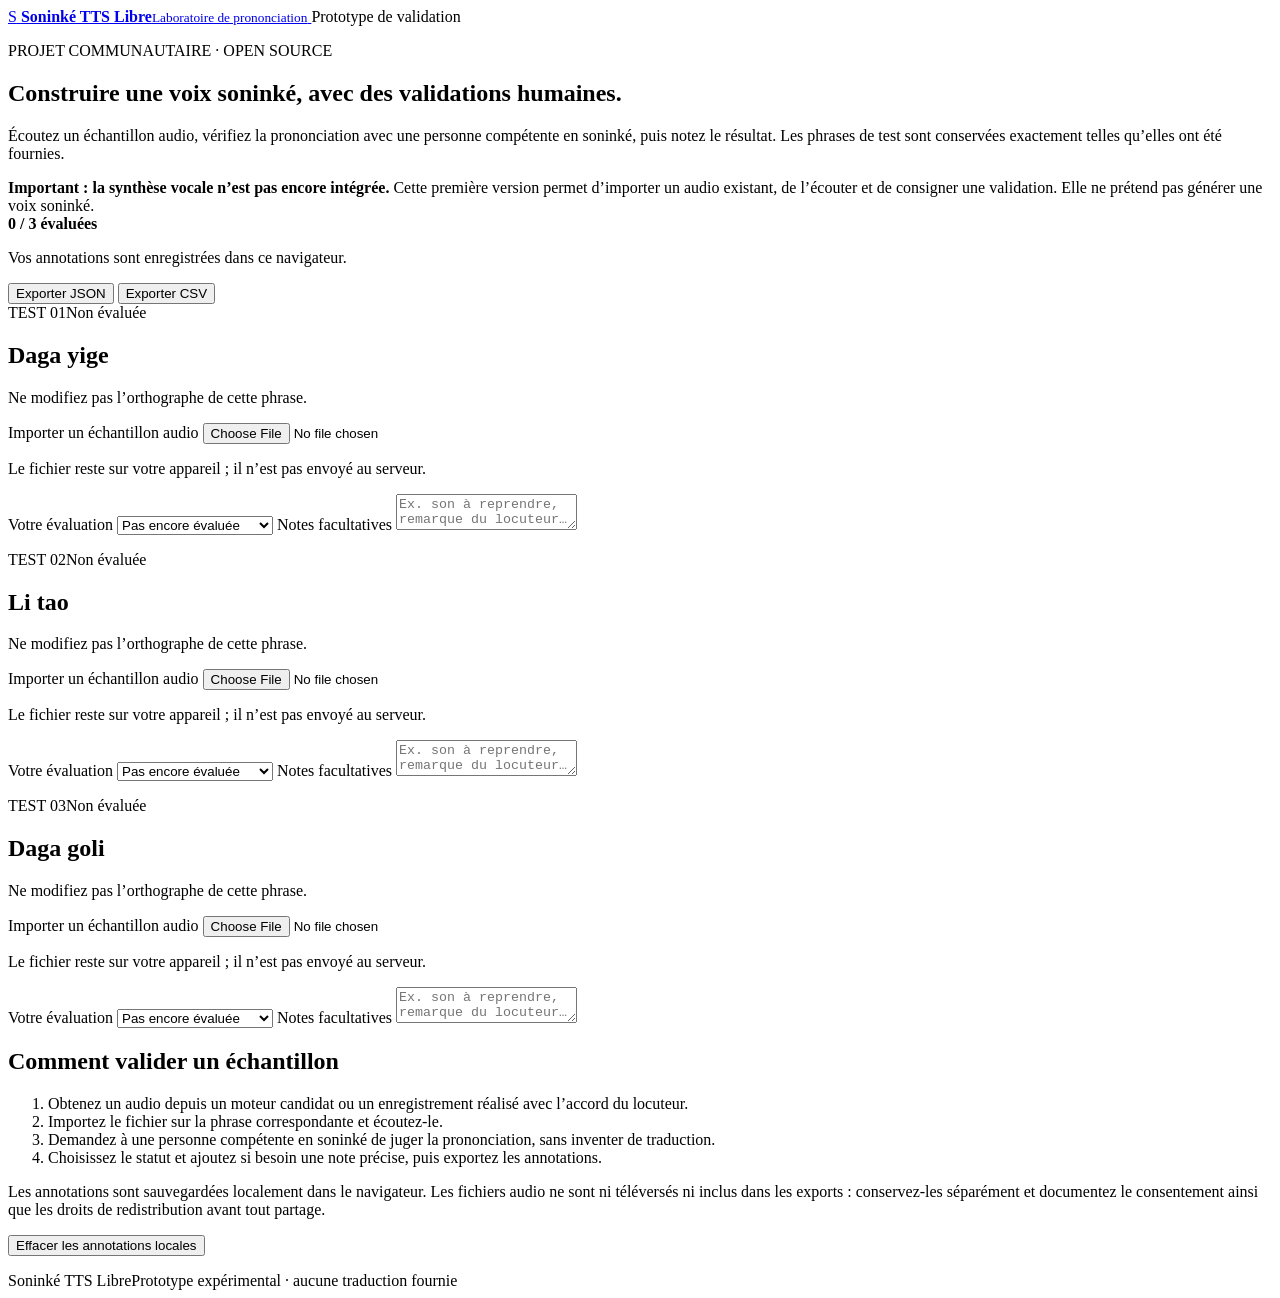
==== index.html @ 6378fe67 "feat: add Soninke TTS validation lab interface" ====
<!doctype html>
<html lang="fr">
<head>
  <meta charset="utf-8">
  <meta name="viewport" content="width=device-width, initial-scale=1">
  <meta name="theme-color" content="#087f5b">
  <meta name="description" content="Laboratoire communautaire pour tester et valider la prononciation de phrases soninké.">
  <title>Soninké TTS Libre — laboratoire de validation</title>
  <link rel="stylesheet" href="styles.css">
  <script src="app.js" defer></script>
</head>
<body>
  <header class="site-header">
    <a class="brand" href="./" aria-label="Soninké TTS Libre, accueil">
      <span class="brand-mark" aria-hidden="true">S</span>
      <span><strong>Soninké TTS Libre</strong><small>Laboratoire de prononciation</small></span>
    </a>
    <span class="status-pill"><span class="status-dot"></span> Prototype de validation</span>
  </header>

  <main>
    <section class="hero">
      <p class="eyebrow">PROJET COMMUNAUTAIRE · OPEN SOURCE</p>
      <h1>Construire une voix soninké, <span>avec des validations humaines.</span></h1>
      <p class="intro">Écoutez un échantillon audio, vérifiez la prononciation avec une personne compétente en soninké, puis notez le résultat. Les phrases de test sont conservées exactement telles qu’elles ont été fournies.</p>
      <div class="notice" role="status">
        <strong>Important : la synthèse vocale n’est pas encore intégrée.</strong>
        <span>Cette première version permet d’importer un audio existant, de l’écouter et de consigner une validation. Elle ne prétend pas générer une voix soninké.</span>
      </div>
    </section>

    <section class="toolbar" aria-label="Actions sur les validations">
      <div><strong id="progress-count">0 / 3 évaluées</strong><p>Vos annotations sont enregistrées dans ce navigateur.</p></div>
      <div class="toolbar-actions">
        <button class="button button-secondary" id="export-json" type="button">Exporter JSON</button>
        <button class="button button-primary" id="export-csv" type="button">Exporter CSV</button>
      </div>
    </section>

    <section id="phrase-list" class="phrase-list" aria-label="Phrases de test">
      <article class="phrase-card" data-phrase-id="p1">
        <div class="phrase-top"><span class="phrase-index">TEST 01</span><span class="eval-badge" data-badge>Non évaluée</span></div>
        <h2 class="phrase-text">Daga yige</h2>
        <p class="helper">Ne modifiez pas l’orthographe de cette phrase.</p>
        <label class="field-label" for="audio-p1">Importer un échantillon audio</label>
        <input class="audio-input" id="audio-p1" type="file" accept="audio/*" aria-describedby="audio-help-p1">
        <p class="helper" id="audio-help-p1">Le fichier reste sur votre appareil ; il n’est pas envoyé au serveur.</p>
        <audio class="audio-player" controls hidden></audio>
        <label class="field-label" for="status-p1">Votre évaluation</label>
        <select class="status-select" id="status-p1">
          <option value="not_evaluated">Pas encore évaluée</option>
          <option value="correct">Prononciation correcte</option>
          <option value="needs_correction">À corriger</option>
        </select>
        <label class="field-label" for="notes-p1">Notes facultatives</label>
        <textarea class="notes-input" id="notes-p1" rows="2" placeholder="Ex. son à reprendre, remarque du locuteur…"></textarea>
        <p class="save-state" aria-live="polite"></p>
      </article>

      <article class="phrase-card" data-phrase-id="p2">
        <div class="phrase-top"><span class="phrase-index">TEST 02</span><span class="eval-badge" data-badge>Non évaluée</span></div>
        <h2 class="phrase-text">Li tao</h2>
        <p class="helper">Ne modifiez pas l’orthographe de cette phrase.</p>
        <label class="field-label" for="audio-p2">Importer un échantillon audio</label>
        <input class="audio-input" id="audio-p2" type="file" accept="audio/*" aria-describedby="audio-help-p2">
        <p class="helper" id="audio-help-p2">Le fichier reste sur votre appareil ; il n’est pas envoyé au serveur.</p>
        <audio class="audio-player" controls hidden></audio>
        <label class="field-label" for="status-p2">Votre évaluation</label>
        <select class="status-select" id="status-p2">
          <option value="not_evaluated">Pas encore évaluée</option>
          <option value="correct">Prononciation correcte</option>
          <option value="needs_correction">À corriger</option>
        </select>
        <label class="field-label" for="notes-p2">Notes facultatives</label>
        <textarea class="notes-input" id="notes-p2" rows="2" placeholder="Ex. son à reprendre, remarque du locuteur…"></textarea>
        <p class="save-state" aria-live="polite"></p>
      </article>

      <article class="phrase-card" data-phrase-id="p3">
        <div class="phrase-top"><span class="phrase-index">TEST 03</span><span class="eval-badge" data-badge>Non évaluée</span></div>
        <h2 class="phrase-text">Daga goli</h2>
        <p class="helper">Ne modifiez pas l’orthographe de cette phrase.</p>
        <label class="field-label" for="audio-p3">Importer un échantillon audio</label>
        <input class="audio-input" id="audio-p3" type="file" accept="audio/*" aria-describedby="audio-help-p3">
        <p class="helper" id="audio-help-p3">Le fichier reste sur votre appareil ; il n’est pas envoyé au serveur.</p>
        <audio class="audio-player" controls hidden></audio>
        <label class="field-label" for="status-p3">Votre évaluation</label>
        <select class="status-select" id="status-p3">
          <option value="not_evaluated">Pas encore évaluée</option>
          <option value="correct">Prononciation correcte</option>
          <option value="needs_correction">À corriger</option>
        </select>
        <label class="field-label" for="notes-p3">Notes facultatives</label>
        <textarea class="notes-input" id="notes-p3" rows="2" placeholder="Ex. son à reprendre, remarque du locuteur…"></textarea>
        <p class="save-state" aria-live="polite"></p>
      </article>
    </section>

    <section class="guide">
      <h2>Comment valider un échantillon</h2>
      <ol>
        <li>Obtenez un audio depuis un moteur candidat ou un enregistrement réalisé avec l’accord du locuteur.</li>
        <li>Importez le fichier sur la phrase correspondante et écoutez-le.</li>
        <li>Demandez à une personne compétente en soninké de juger la prononciation, sans inventer de traduction.</li>
        <li>Choisissez le statut et ajoutez si besoin une note précise, puis exportez les annotations.</li>
      </ol>
      <p class="privacy-note">Les annotations sont sauvegardées localement dans le navigateur. Les fichiers audio ne sont ni téléversés ni inclus dans les exports : conservez-les séparément et documentez le consentement ainsi que les droits de redistribution avant tout partage.</p>
      <button class="button button-quiet" id="clear-data" type="button">Effacer les annotations locales</button>
      <p id="global-message" class="global-message" role="status" aria-live="polite"></p>
    </section>
  </main>

  <footer><span>Soninké TTS Libre</span><span>Prototype expérimental · aucune traduction fournie</span></footer>
</body>
</html>
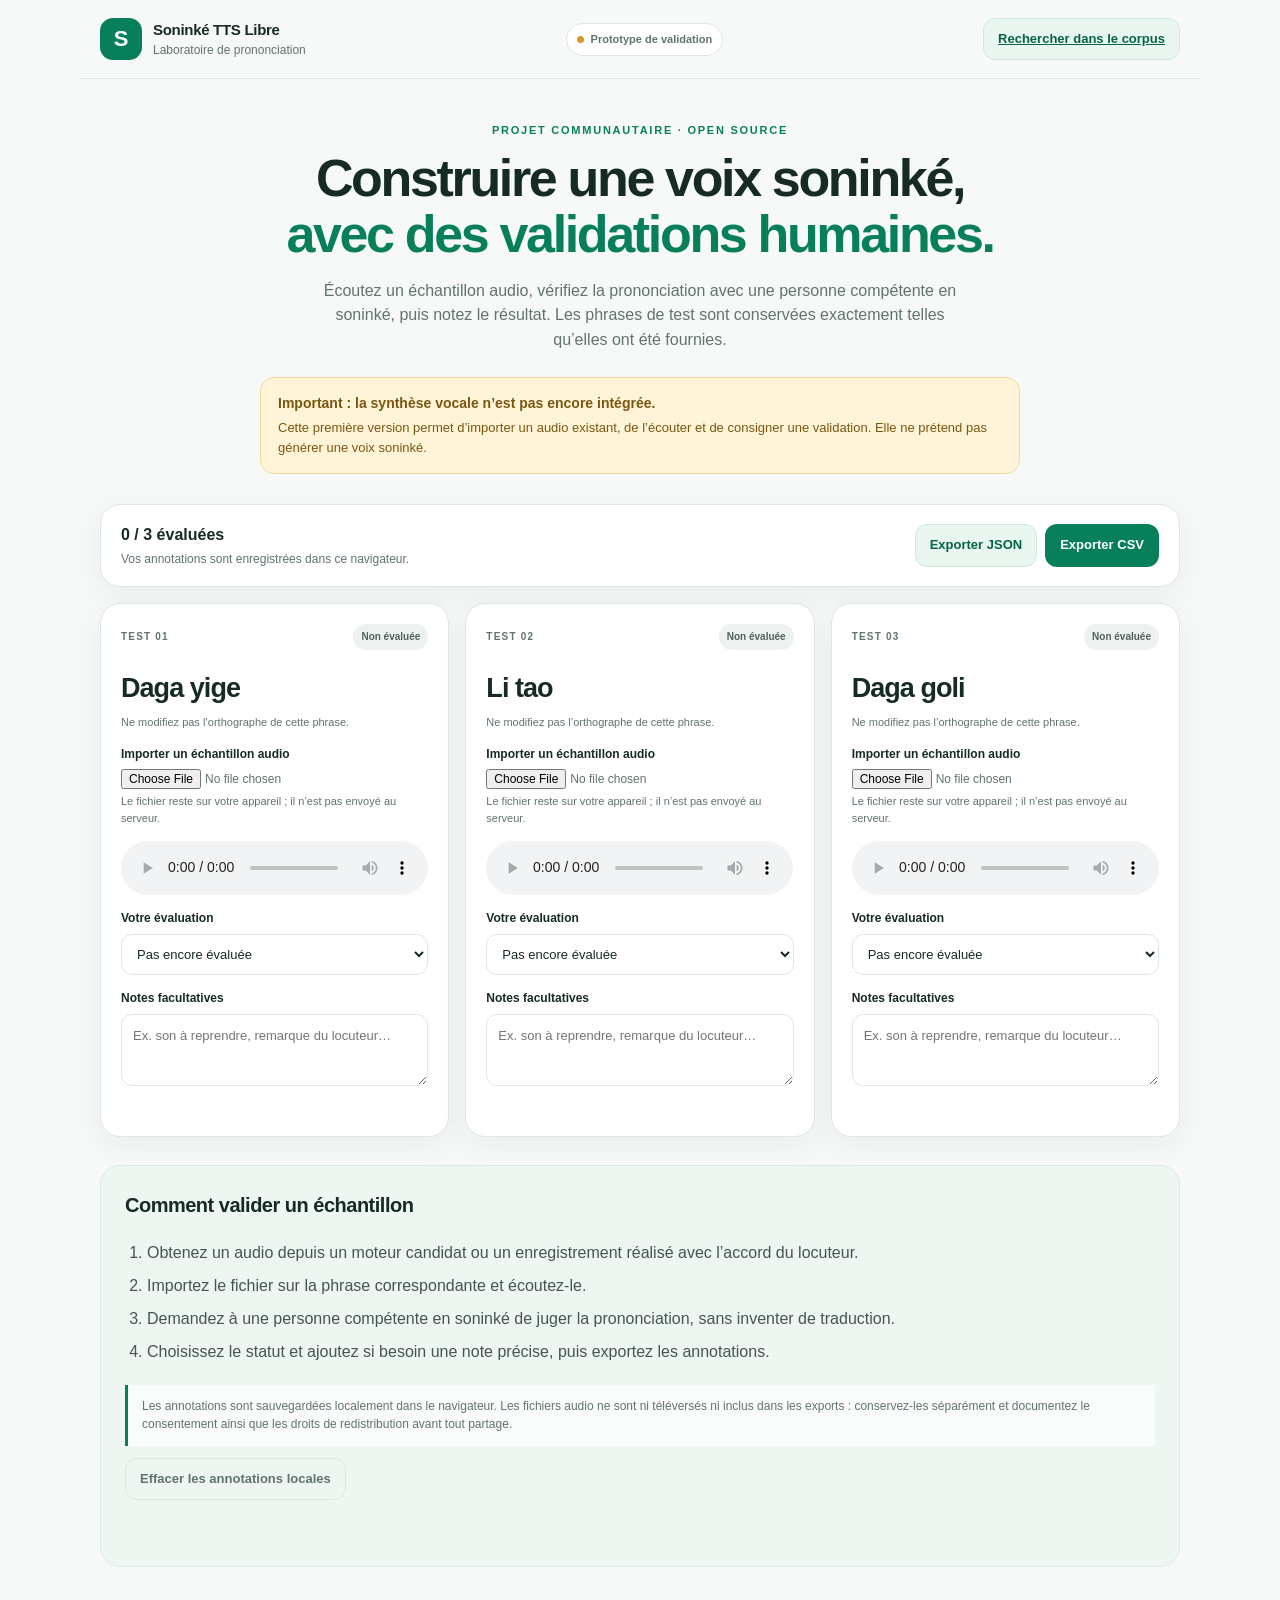
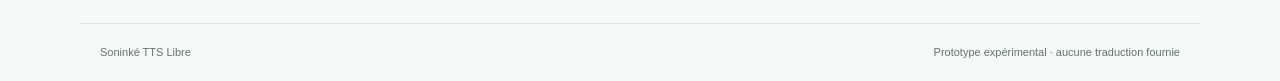
==== commit 3cf4f550: "feat: relier le laboratoire à la recherche dans le corpus" ====
--- a/index.html
+++ b/index.html
@@ -16,6 +16,7 @@
       <span><strong>Soninké TTS Libre</strong><small>Laboratoire de prononciation</small></span>
     </a>
     <span class="status-pill"><span class="status-dot"></span> Prototype de validation</span>
+    <a class="button button-secondary" href="corpus.html">Rechercher dans le corpus</a>
   </header>
 
   <main>
--- a/styles.css
+++ b/styles.css
@@ -0,0 +1,48 @@
+:root{color-scheme:light;--ink:#172b26;--muted:#61736d;--green:#087f5b;--green-dark:#066348;--mint:#e8f6ef;--line:#dce8e2;--paper:#f6f9f7;--white:#fff;--amber:#fff4d8;--amber-ink:#7a5710;--red:#a93232;--radius:20px;--shadow:0 8px 30px rgba(23,43,38,.055)}
+*{box-sizing:border-box}
+body{margin:0;background:var(--paper);color:var(--ink);font-family:ui-sans-serif,-apple-system,BlinkMacSystemFont,"Segoe UI",sans-serif;line-height:1.55}
+.site-header{max-width:1120px;margin:auto;padding:18px 20px;display:flex;align-items:center;justify-content:space-between;gap:16px;border-bottom:1px solid var(--line)}
+.brand{display:flex;align-items:center;gap:11px;color:inherit;text-decoration:none}
+.brand-mark{width:42px;height:42px;display:grid;place-items:center;border-radius:13px;background:var(--green);color:white;font-size:22px;font-weight:800}
+.brand strong,.brand small{display:block}.brand strong{font-size:15px;letter-spacing:-.02em}.brand small{font-size:12px;color:var(--muted)}
+.status-pill{display:flex;align-items:center;gap:7px;padding:7px 10px;border:1px solid var(--line);border-radius:99px;background:white;color:var(--muted);font-size:11px;font-weight:650;white-space:nowrap}
+.status-dot{width:7px;height:7px;border-radius:50%;background:#d99a24}
+main{max-width:1120px;margin:0 auto;padding:32px 20px 56px}
+.hero{max-width:760px;margin:0 auto 28px;text-align:center}
+.eyebrow{font-size:11px;font-weight:800;letter-spacing:.16em;color:var(--green)}
+h1{margin:10px 0 16px;font-size:clamp(32px,6vw,52px);line-height:1.08;letter-spacing:-.045em}
+h1 span{color:var(--green)}
+.intro{max-width:660px;margin:0 auto;color:var(--muted);font-size:16px}
+.notice{margin:24px auto 0;padding:15px 17px;display:grid;gap:3px;text-align:left;border:1px solid #f0d99d;border-radius:14px;background:var(--amber);color:var(--amber-ink);font-size:13px}
+.notice strong{font-size:14px}
+.toolbar{display:flex;justify-content:space-between;align-items:center;gap:16px;margin:30px 0 16px;padding:18px 20px;border:1px solid var(--line);border-radius:var(--radius);background:var(--white);box-shadow:var(--shadow)}
+.toolbar strong{font-size:16px}.toolbar p{margin:2px 0 0;color:var(--muted);font-size:12px}
+.toolbar-actions{display:flex;gap:8px;flex-wrap:wrap}
+.button{min-height:42px;padding:10px 14px;border:1px solid transparent;border-radius:12px;font:inherit;font-size:13px;font-weight:750;cursor:pointer}
+.button:focus-visible,select:focus-visible,textarea:focus-visible,input:focus-visible{outline:3px solid #9be2c2;outline-offset:2px}
+.button-primary{background:var(--green);color:white}.button-primary:hover{background:var(--green-dark)}
+.button-secondary{background:var(--mint);color:var(--green-dark);border-color:#cfeadd}
+.button-quiet{background:transparent;border-color:var(--line);color:var(--muted)}
+.phrase-list{display:grid;grid-template-columns:repeat(3,minmax(0,1fr));gap:16px}
+.phrase-card{min-width:0;padding:20px;border:1px solid var(--line);border-radius:var(--radius);background:white;box-shadow:var(--shadow)}
+.phrase-top{display:flex;align-items:center;justify-content:space-between;gap:8px}
+.phrase-index{font-size:10px;font-weight:850;letter-spacing:.12em;color:var(--muted)}
+.eval-badge{padding:5px 8px;border-radius:99px;background:#edf1ef;color:#52615c;font-size:10px;font-weight:800}
+.eval-badge.correct{background:#d9f5e5;color:#086341}.eval-badge.needs_correction{background:#ffdfdf;color:#9b2424}
+.phrase-text{margin:18px 0 2px;font-size:27px;letter-spacing:-.035em;overflow-wrap:anywhere}
+.helper{margin:4px 0 14px;color:var(--muted);font-size:11px}
+.field-label{display:block;margin:14px 0 6px;font-size:12px;font-weight:750}
+.audio-input{display:block;width:100%;font-size:12px;color:var(--muted)}
+.audio-player{display:block;width:100%;margin:12px 0}
+.status-select,.notes-input{width:100%;border:1px solid var(--line);border-radius:11px;padding:11px;background:white;color:var(--ink);font:inherit;font-size:13px}
+.notes-input{resize:vertical;min-height:72px}
+.save-state{min-height:16px;margin:7px 0 0;color:var(--green);font-size:11px}
+.guide{margin-top:28px;padding:24px;border:1px solid var(--line);border-radius:var(--radius);background:#eef6f1}
+.guide h2{margin:0;font-size:20px;letter-spacing:-.025em}
+.guide ol{padding-left:22px;color:#43564f}.guide li{padding:4px 0}
+.privacy-note{padding:12px 14px;border-left:3px solid var(--green);background:rgba(255,255,255,.7);color:var(--muted);font-size:12px}
+.global-message{min-height:18px;color:var(--green);font-size:12px}
+footer{display:flex;justify-content:space-between;gap:12px;max-width:1120px;margin:auto;padding:20px;border-top:1px solid var(--line);color:var(--muted);font-size:11px}
+@media(max-width:850px){.phrase-list{grid-template-columns:1fr 1fr}}
+@media(max-width:600px){.site-header{align-items:flex-start;padding:14px 16px}main{padding:25px 14px 40px}.status-pill{font-size:0;padding:9px}.status-dot{width:8px;height:8px}.brand-mark{width:38px;height:38px}.hero{text-align:left}.hero .intro{font-size:14px}.toolbar{align-items:flex-start;flex-direction:column;padding:16px}.toolbar-actions{width:100%}.toolbar-actions .button{flex:1}.phrase-list{grid-template-columns:1fr}.phrase-card{padding:18px}.guide{padding:18px}footer{flex-direction:column;padding:18px 14px}}
+@media(prefers-reduced-motion:reduce){*{scroll-behavior:auto!important;transition:none!important}}
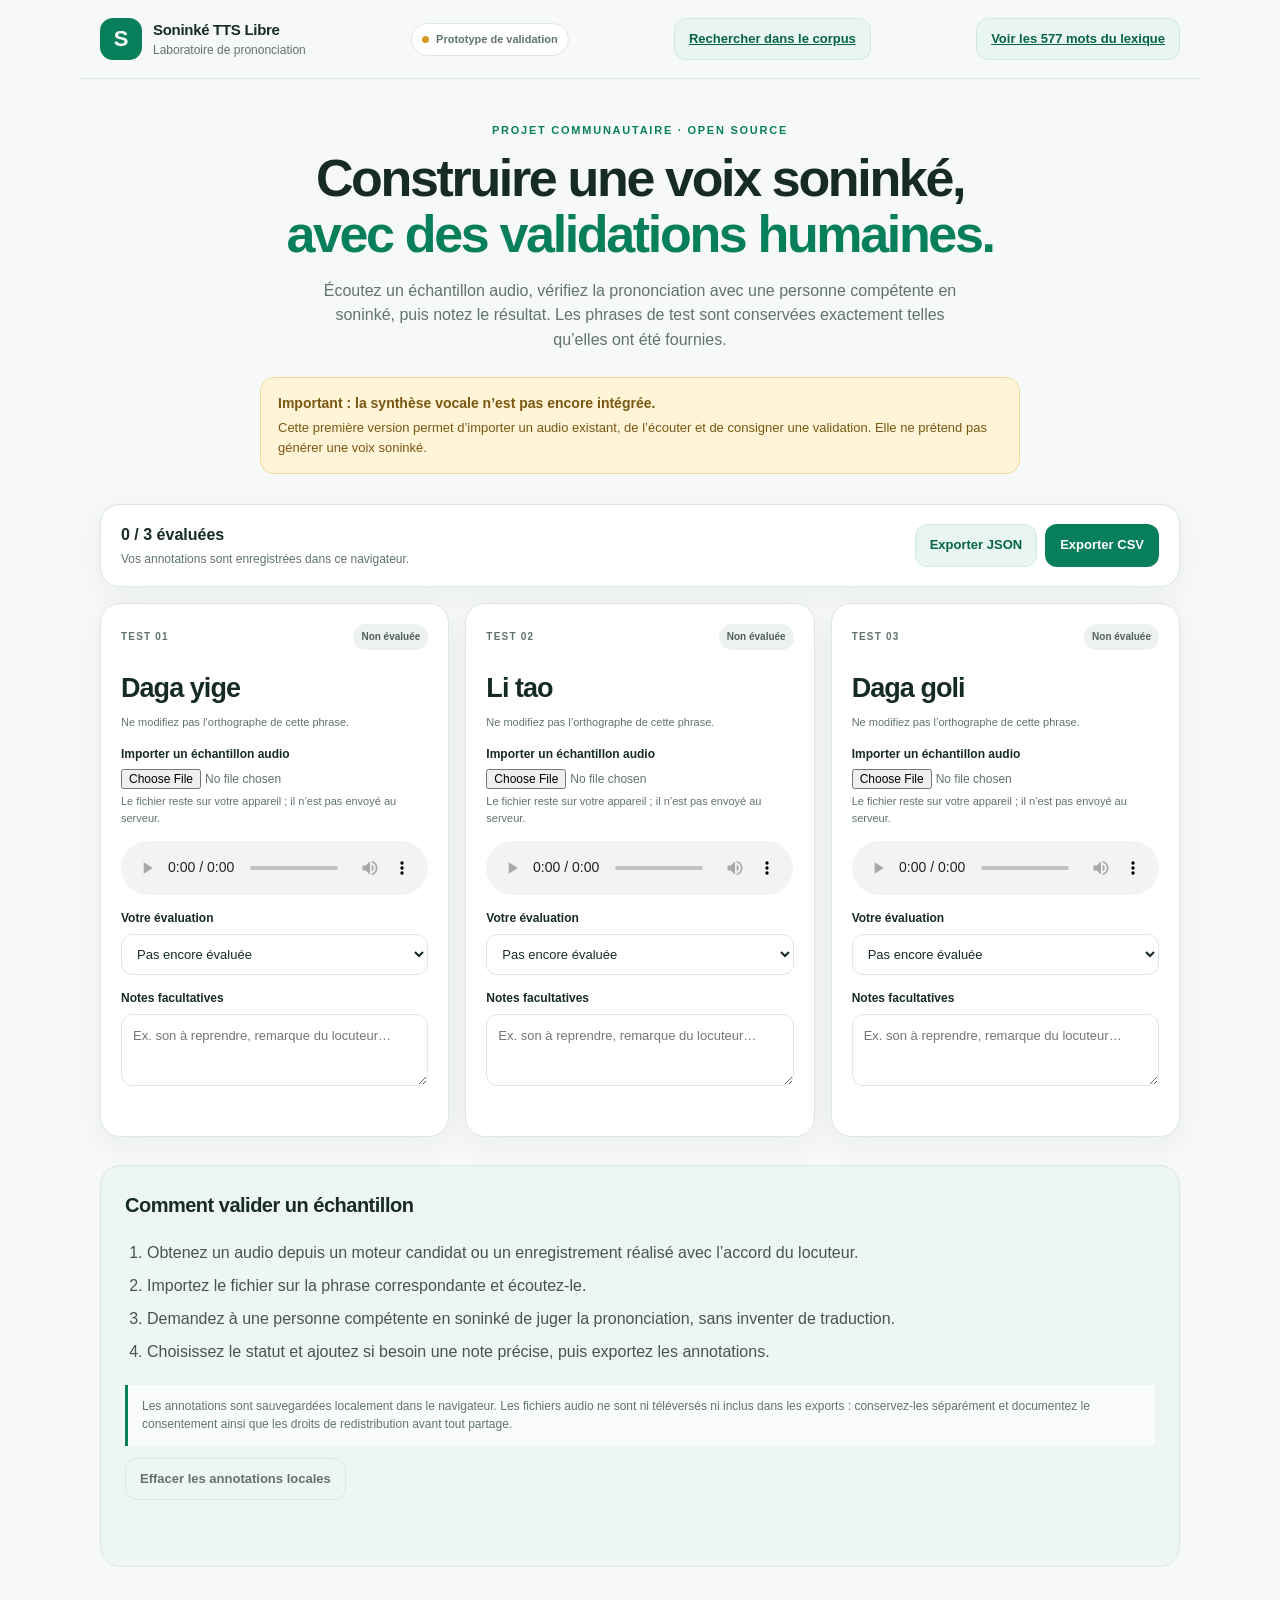
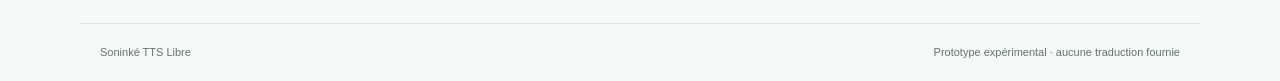
==== commit ed36309b: "feat(lexique): relier le lexique depuis l’accueil" ====
--- a/index.html
+++ b/index.html
@@ -17,6 +17,7 @@
     </a>
     <span class="status-pill"><span class="status-dot"></span> Prototype de validation</span>
     <a class="button button-secondary" href="corpus.html">Rechercher dans le corpus</a>
+    <a class="button button-secondary" href="lexique.html">Voir les 577 mots du lexique</a>
   </header>
 
   <main>
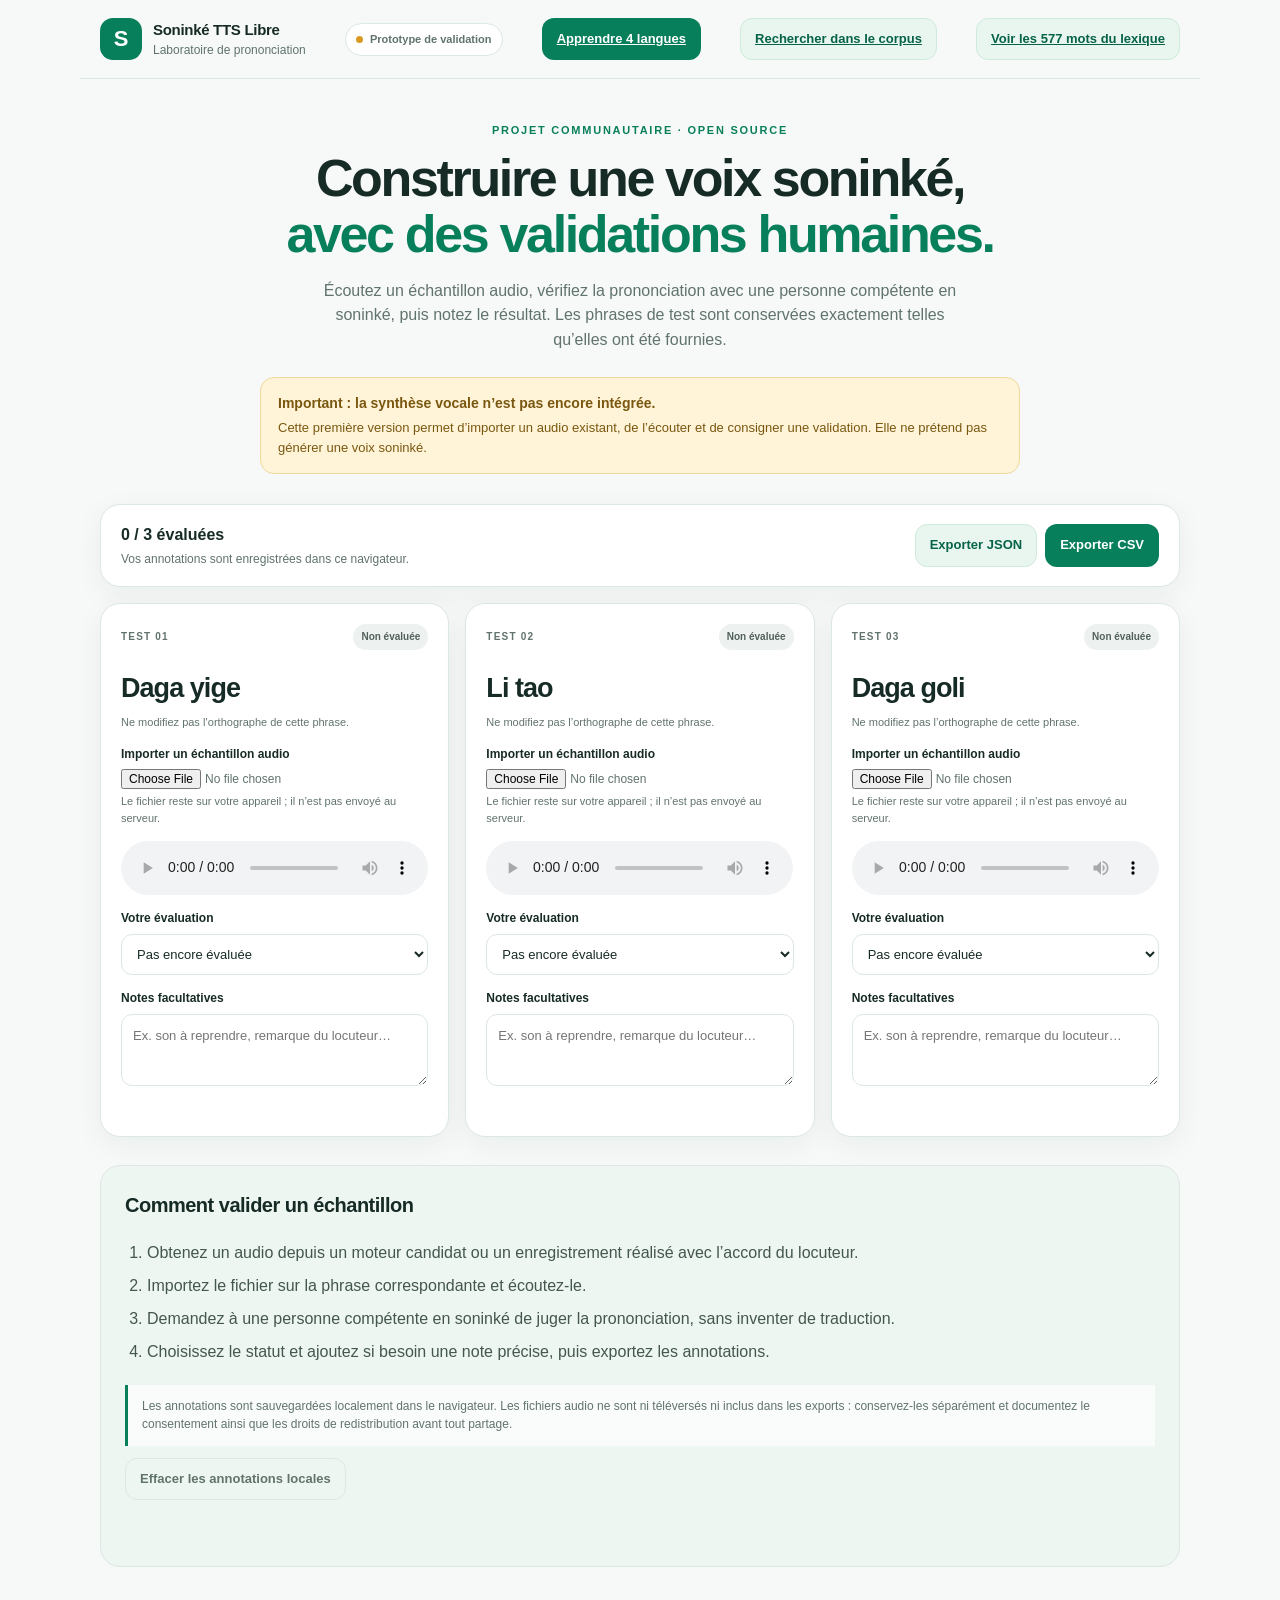
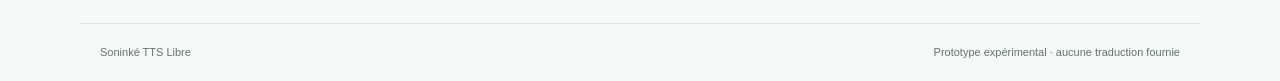
==== commit 9ac6685f: "feat(nav): rendre l’espace multilingue accessible depuis l’accueil" ====
--- a/index.html
+++ b/index.html
@@ -16,6 +16,7 @@
       <span><strong>Soninké TTS Libre</strong><small>Laboratoire de prononciation</small></span>
     </a>
     <span class="status-pill"><span class="status-dot"></span> Prototype de validation</span>
+    <a class="button button-primary" href="apprendre.html">Apprendre 4 langues</a>
     <a class="button button-secondary" href="corpus.html">Rechercher dans le corpus</a>
     <a class="button button-secondary" href="lexique.html">Voir les 577 mots du lexique</a>
   </header>
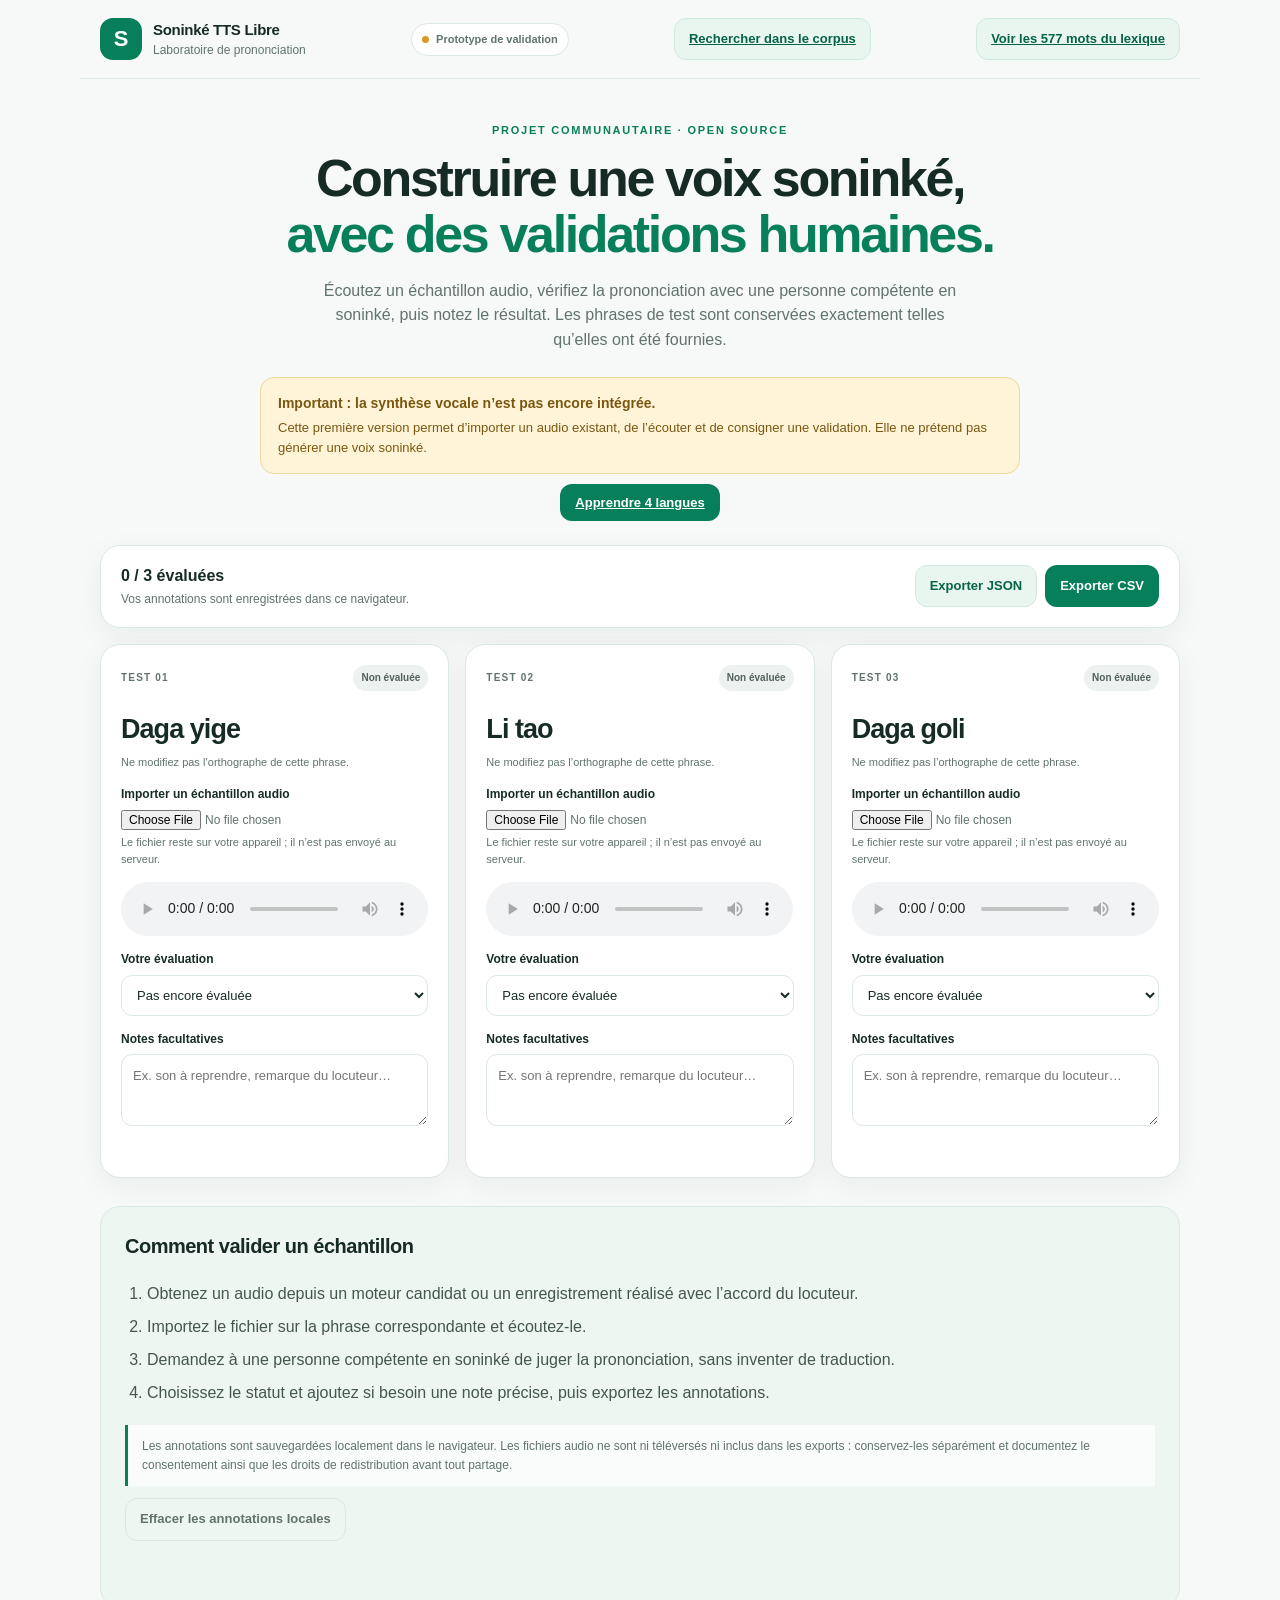
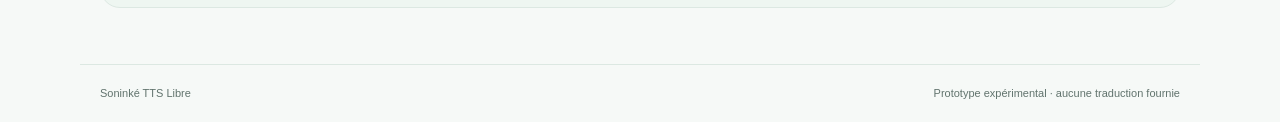
==== commit 4b7d1485: "style(nav): placer le lien multilingue dans le hero mobile" ====
--- a/index.html
+++ b/index.html
@@ -16,7 +16,6 @@
       <span><strong>Soninké TTS Libre</strong><small>Laboratoire de prononciation</small></span>
     </a>
     <span class="status-pill"><span class="status-dot"></span> Prototype de validation</span>
-    <a class="button button-primary" href="apprendre.html">Apprendre 4 langues</a>
     <a class="button button-secondary" href="corpus.html">Rechercher dans le corpus</a>
     <a class="button button-secondary" href="lexique.html">Voir les 577 mots du lexique</a>
   </header>
@@ -30,6 +29,7 @@
         <strong>Important : la synthèse vocale n’est pas encore intégrée.</strong>
         <span>Cette première version permet d’importer un audio existant, de l’écouter et de consigner une validation. Elle ne prétend pas générer une voix soninké.</span>
       </div>
+      <p class="hero-actions"><a class="button button-primary" href="apprendre.html">Apprendre 4 langues</a></p>
     </section>
 
     <section class="toolbar" aria-label="Actions sur les validations">
